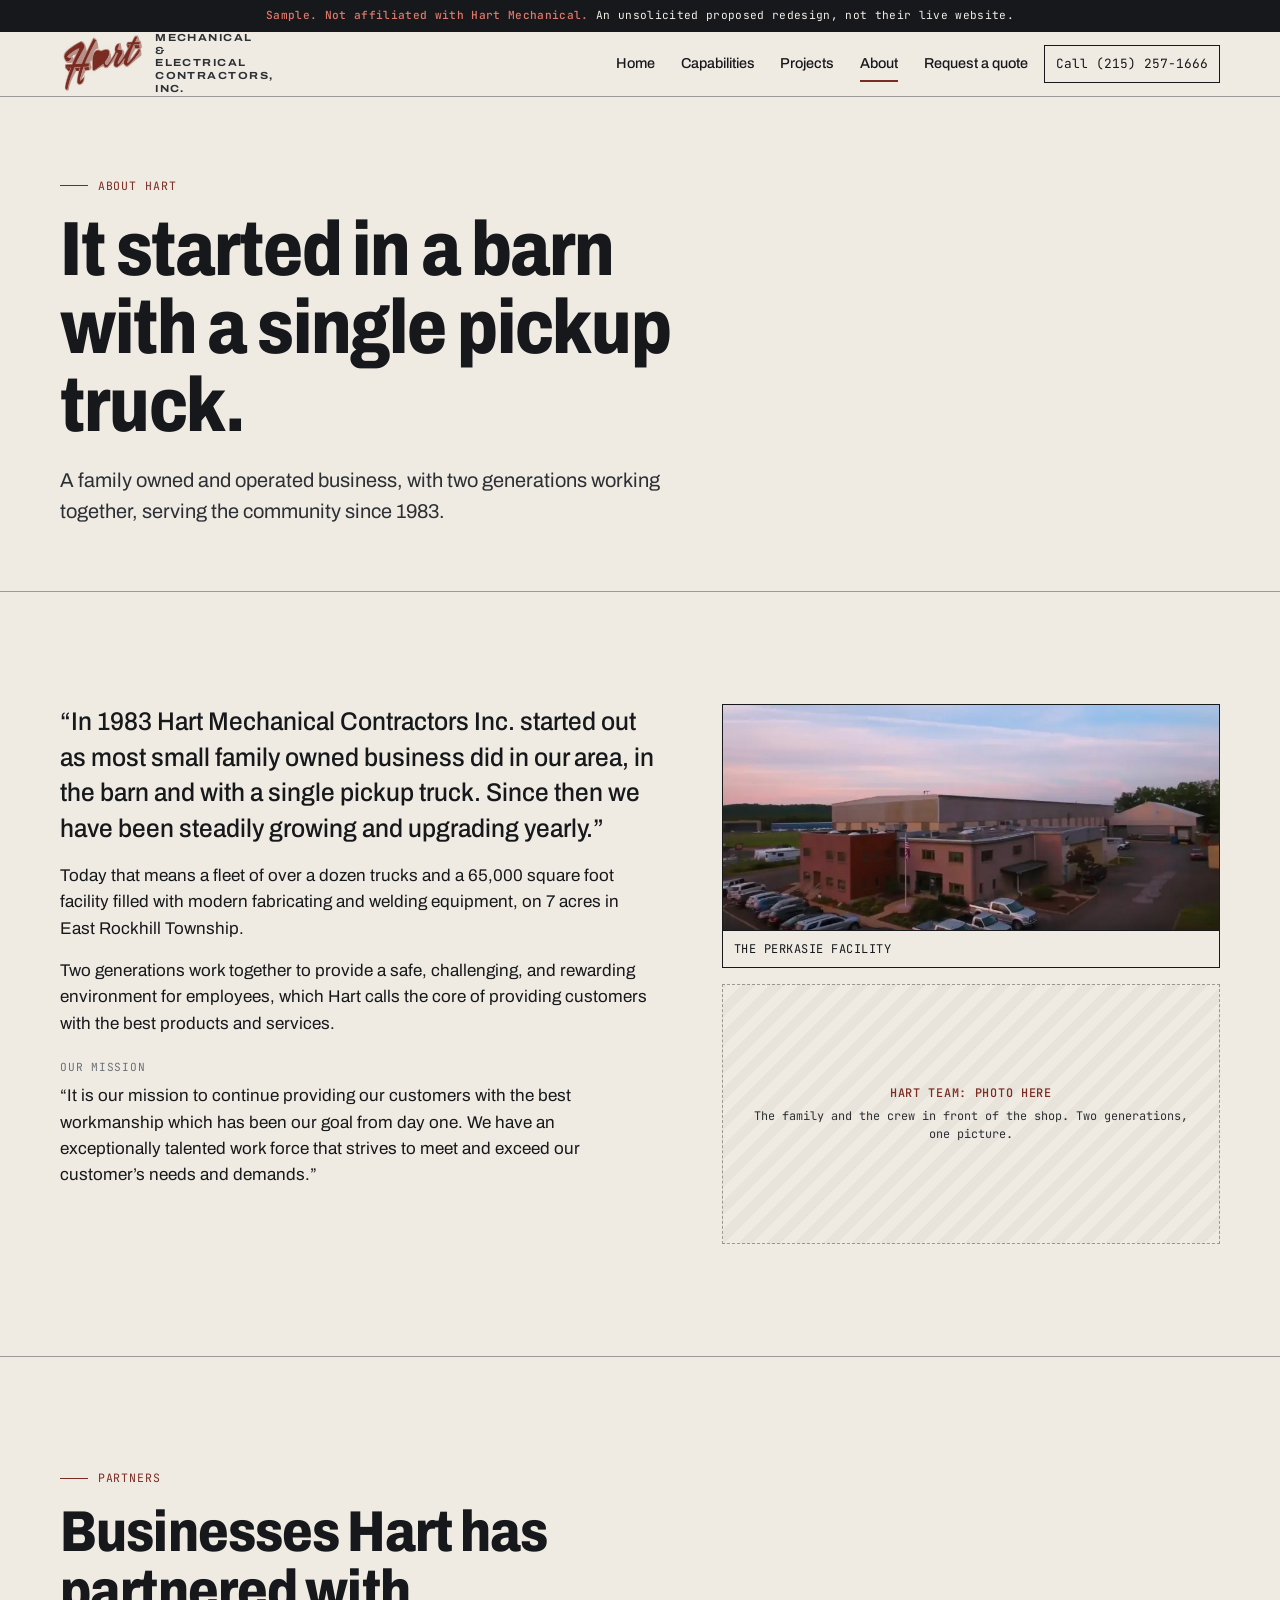
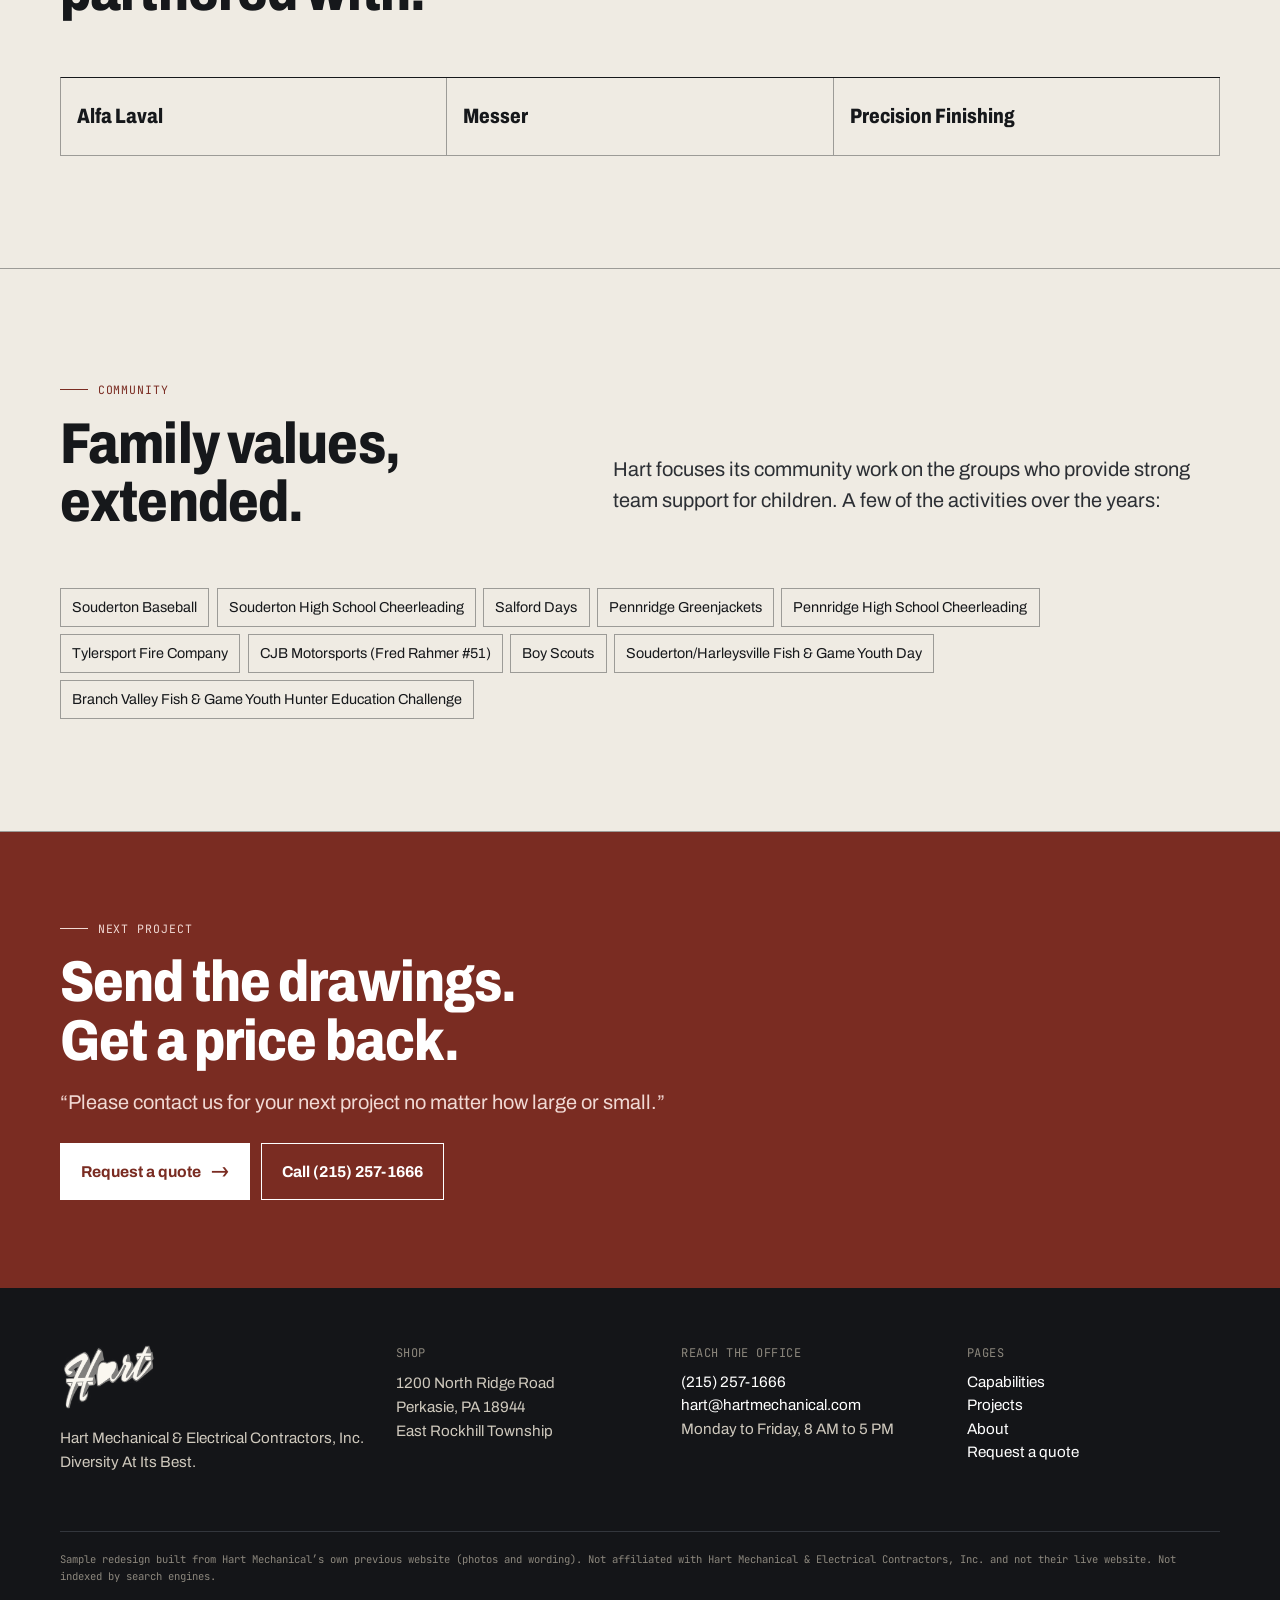
==== about.html @ 94b8ad62 "Hart Mechanical sample redesign (noindex) Co-Authored-By: Claude Opus 5.5 <noreply@anthropic.com>" ====
<!doctype html>
<html lang="en">
<head>
<meta charset="utf-8">
<meta name="viewport" content="width=device-width, initial-scale=1">
<meta name="robots" content="noindex, nofollow, noarchive">
<meta name="googlebot" content="noindex, nofollow, noarchive">
<title>About | Hart Mechanical (sample redesign)</title>
<meta name="description" content="Hart Mechanical and Electrical Contractors: family owned and operated in Perkasie, PA since 1983. Sample redesign.">
<meta name="theme-color" content="#16181b">
<link rel="icon" href="img/logo-hart-red.png">
<link rel="preconnect" href="https://fonts.googleapis.com">
<link rel="preconnect" href="https://fonts.gstatic.com" crossorigin>
<link rel="stylesheet" href="https://fonts.googleapis.com/css2?family=Archivo:wdth,wght@62..125,400..900&family=JetBrains+Mono:wght@400;500&display=swap">
<link rel="stylesheet" href="style.css">
<script src="site.js" defer></script>
</head>
<body>
<a class="skip" href="#main">Skip to content</a>
<div class="ribbon" role="note"><div class="wrap"><strong>Sample. Not affiliated with Hart Mechanical.</strong> An unsolicited proposed redesign, not their live website.</div></div>
<header class="site-head">
  <div class="wrap head-in">
    <a class="brand" href="index.html" aria-label="Hart Mechanical and Electrical Contractors, home">
      <img src="img/logo-hart-red.png" alt="Hart" width="324" height="227">
      <span>Mechanical &amp; Electrical Contractors, Inc.</span>
    </a>
    <nav class="nav" aria-label="Main"><a href="index.html">Home</a><a href="capabilities.html">Capabilities</a><a href="projects.html">Projects</a><a href="about.html" aria-current="page">About</a><a href="quote.html">Request a quote</a></nav>
    <a class="head-call" href="tel:+12152571666"><span class="long">Call </span>(215) 257-1666</a>
    <details class="menu">
      <summary aria-label="Open menu">Menu</summary>
      <nav class="menu-panel" aria-label="Mobile"><a href="index.html">Home</a><a href="capabilities.html">Capabilities</a><a href="projects.html">Projects</a><a href="about.html" aria-current="page">About</a><a href="quote.html">Request a quote</a></nav>
    </details>
  </div>
</header>
<main id="main">
<section class="phead"><div class="wrap">
  <p class="eyebrow">About Hart</p>
  <h1>It started in a barn with a single pickup truck.</h1>
  <p class="lede">A family owned and operated business, with two generations working together, serving the community since 1983.</p>
</div></section>
<section class="sec"><div class="wrap story">
  <div>
    <p class="big-p">&ldquo;In 1983 Hart Mechanical Contractors Inc. started out as most small family owned business did in our area, in the barn and with a single pickup truck. Since then we have been steadily growing and upgrading yearly.&rdquo;</p>
    <p>Today that means a fleet of over a dozen trucks and a 65,000 square foot facility filled with modern fabricating and welding equipment, on 7 acres in East Rockhill Township.</p>
    <p>Two generations work together to provide a safe, challenging, and rewarding environment for employees, which Hart calls the core of providing customers with the best products and services.</p>
    <p class="sub">Our mission</p>
    <p>&ldquo;It is our mission to continue providing our customers with the best workmanship which has been our goal from day one. We have an exceptionally talented work force that strives to meet and exceed our customer&rsquo;s needs and demands.&rdquo;</p>
  </div>
  <div style="display:grid;gap:1rem;align-content:start">
    <figure class="clip" style="margin:0;border:1px solid var(--ink)"><img src="img/facility-aerial-2.webp" alt="Aerial view of the Hart Mechanical building at 1200 North Ridge Road" width="827" height="376" loading="lazy"><figcaption class="mono" style="padding:.55rem .7rem;border-top:1px solid var(--ink)">The Perkasie facility</figcaption></figure>
    <div class="ph" style="min-height:260px"><div><strong>Hart team: photo here</strong>The family and the crew in front of the shop. Two generations, one picture.</div></div>
  </div>
</div></section>
<section class="sec"><div class="wrap">
  <div class="sec-head"><div><p class="eyebrow">Partners</p><h2>Businesses Hart has partnered with.</h2></div></div>
  <ul class="partners"><li>Alfa Laval</li><li>Messer</li><li>Precision Finishing</li></ul>
</div></section>
<section class="sec"><div class="wrap">
  <div class="sec-head"><div><p class="eyebrow">Community</p><h2>Family values, extended.</h2></div>
  <p class="lede">Hart focuses its community work on the groups who provide strong team support for children. A few of the activities over the years:</p></div>
  <ul class="community"><li>Souderton Baseball</li><li>Souderton High School Cheerleading</li><li>Salford Days</li><li>Pennridge Greenjackets</li><li>Pennridge High School Cheerleading</li><li>Tylersport Fire Company</li><li>CJB Motorsports (Fred Rahmer #51)</li><li>Boy Scouts</li><li>Souderton/Harleysville Fish &amp; Game Youth Day</li><li>Branch Valley Fish &amp; Game Youth Hunter Education Challenge</li></ul>
</div></section>
<section class="cta">
  <div class="wrap">
    <p class="eyebrow" style="color:#f1d9d4">Next project</p>
    <h2>Send the drawings. Get a price back.</h2>
    <p class="lede" style="margin-top:1rem">&ldquo;Please contact us for your next project no matter how large or small.&rdquo;</p>
    <div class="btns">
      <a class="btn btn-white" href="quote.html">Request a quote <span class="arr">-&gt;</span></a>
      <a class="btn" href="tel:+12152571666">Call (215) 257-1666</a>
    </div>
  </div>
</section>
</main>
<footer class="foot-site">
  <div class="wrap">
    <div class="foot-grid">
      <div>
        <img src="img/logo-hart-white.png" alt="Hart" width="324" height="227">
        <p style="margin-top:1rem">Hart Mechanical &amp; Electrical Contractors, Inc.<br>Diversity At Its Best.</p>
      </div>
      <div>
        <span class="mono">Shop</span>
        <address>1200 North Ridge Road<br>Perkasie, PA 18944<br>East Rockhill Township</address>
      </div>
      <div>
        <span class="mono">Reach the office</span>
        <a href="tel:+12152571666">(215) 257-1666</a><br>
        <a href="mailto:hart@hartmechanical.com">hart@hartmechanical.com</a><br>
        Monday to Friday, 8 AM to 5 PM
      </div>
      <div>
        <span class="mono">Pages</span>
        <a href="capabilities.html">Capabilities</a><br>
        <a href="projects.html">Projects</a><br>
        <a href="about.html">About</a><br>
        <a href="quote.html">Request a quote</a>
      </div>
    </div>
    <p class="legal">Sample redesign built from Hart Mechanical&rsquo;s own previous website (photos and wording). Not affiliated with Hart Mechanical &amp; Electrical Contractors, Inc. and not their live website. Not indexed by search engines.</p>
  </div>
</footer>
</body>
</html>
---- style.css ----
/* Hart Mechanical sample. Drafting-sheet system: paper, graphite ink, Hart maroon. */
:root{
  --paper:#efebe3; --paper-2:#e6e1d6; --ink:#16181b; --graphite:#2c2f34; --steel:#6b7078;
  --line:rgba(22,24,27,.16); --line-strong:rgba(22,24,27,.38);
  --hart:#7a2c22; --hart-ink:#5e1f17; --hart-lite:#e2786a;
  --dark:#141518; --dark-2:#1d1f23;
  --sans:"Archivo",system-ui,-apple-system,"Segoe UI",Roboto,sans-serif;
  --mono:"JetBrains Mono",ui-monospace,SFMono-Regular,Menlo,Consolas,monospace;
  --pad:clamp(1rem,4vw,2.5rem); --max:1240px;
  --ease:cubic-bezier(.2,.7,.1,1);
}
*,*::before,*::after{box-sizing:border-box}
html{-webkit-text-size-adjust:100%;scroll-behavior:smooth}
body{margin:0;background:var(--paper);color:var(--ink);font-family:var(--sans);font-size:1.0625rem;line-height:1.55;font-variation-settings:"wdth" 100}
img{max-width:100%;height:auto;display:block}
a{color:inherit}
a:focus-visible,button:focus-visible,input:focus-visible,select:focus-visible,textarea:focus-visible,summary:focus-visible{outline:2px solid var(--hart);outline-offset:3px}
.skip{position:absolute;left:-999px;top:0;background:var(--ink);color:#fff;padding:.6rem 1rem;z-index:100}
.skip:focus{left:.5rem;top:.5rem}
.wrap{max-width:var(--max);margin:0 auto;padding:0 var(--pad)}
.mono{font-family:var(--mono);font-size:.75rem;letter-spacing:.04em;text-transform:uppercase}
.sr{position:absolute;width:1px;height:1px;overflow:hidden;clip:rect(0 0 0 0);white-space:nowrap}

/* Ribbon */
.ribbon{background:var(--ink);color:#f3efe7;font-family:var(--mono);font-size:.7rem;letter-spacing:.03em;line-height:1.4;padding:.5rem 0;text-align:center}
.ribbon strong{color:var(--hart-lite);font-weight:500}

/* Header: a title-block strip */
.site-head{border-bottom:1px solid var(--line-strong);background:var(--paper);position:sticky;top:0;z-index:40}
.head-in{display:flex;align-items:center;gap:1rem;min-height:64px}
.brand{display:flex;align-items:center;gap:.7rem;text-decoration:none;margin-right:auto}
.brand img{width:68px;height:auto}
.brand span{font-size:.6rem;line-height:1.25;letter-spacing:.14em;text-transform:uppercase;font-weight:700;font-variation-settings:"wdth" 118;color:var(--graphite);max-width:15ch}
.nav{display:none}
.nav a{text-decoration:none;font-size:.9rem;font-weight:500;padding:.4rem 0;border-bottom:2px solid transparent}
.nav a:hover,.nav a[aria-current=page]{border-color:var(--hart)}
.head-call{font-family:var(--mono);font-size:.8rem;text-decoration:none;white-space:nowrap;border:1px solid var(--ink);padding:.5rem .7rem}
.head-call:hover{background:var(--ink);color:var(--paper)}
.menu{position:relative}
.menu summary{list-style:none;cursor:pointer;font-family:var(--mono);font-size:.75rem;text-transform:uppercase;border:1px solid var(--line-strong);padding:.5rem .7rem}
.menu summary::-webkit-details-marker{display:none}
.menu[open] summary{background:var(--ink);color:var(--paper)}
.menu-panel{position:absolute;right:0;top:calc(100% + 8px);background:var(--paper);border:1px solid var(--ink);min-width:220px;padding:.4rem 0;box-shadow:6px 6px 0 var(--ink)}
.menu-panel a{display:block;padding:.75rem 1rem;text-decoration:none;font-weight:500}
.menu-panel a:hover{background:var(--paper-2)}
@media (min-width:960px){
  .nav{display:flex;gap:1.6rem}
  .menu{display:none}
  .brand img{width:84px}
  .brand span{font-size:.64rem}
}
@media (max-width:420px){ .head-call .long{display:none} }
@media (max-width:560px){ .brand span{display:none} .brand img{width:60px} .head-in{gap:.6rem} .head-call{font-size:.74rem;padding:.5rem .55rem} }

/* Type */
h1,h2,h3{font-family:var(--sans);margin:0;line-height:1.02;letter-spacing:-.015em}
h1{font-size:clamp(2.3rem,8.4vw,5.6rem);font-weight:800;font-variation-settings:"wdth" 82}
h2{font-size:clamp(1.9rem,5.6vw,3.6rem);font-weight:800;font-variation-settings:"wdth" 84}
h3{font-size:1.25rem;font-weight:700;font-variation-settings:"wdth" 96;line-height:1.15}
.eyebrow{display:flex;align-items:center;gap:.6rem;font-family:var(--mono);font-size:.72rem;letter-spacing:.08em;text-transform:uppercase;color:var(--hart);margin-bottom:1rem}
.eyebrow::before{content:"";width:28px;height:1px;background:currentColor}
.lede{font-size:clamp(1.05rem,2.2vw,1.25rem);max-width:56ch;color:var(--graphite)}
p{margin:0 0 1rem}

/* Buttons */
.btns{display:flex;flex-wrap:wrap;gap:.7rem;margin-top:1.6rem}
.btn{display:inline-flex;align-items:center;gap:.6rem;text-decoration:none;font-weight:700;font-size:.98rem;padding:.95rem 1.25rem;border:1.5px solid var(--ink);background:transparent;color:var(--ink);cursor:pointer;font-family:var(--sans);transition:background .2s,color .2s}
.btn-hart{background:var(--hart);border-color:var(--hart);color:#fff}
.btn-hart:hover{background:var(--hart-ink);border-color:var(--hart-ink)}
.btn:not(.btn-hart):hover{background:var(--ink);color:var(--paper)}
.btn .arr{font-family:var(--mono)}

/* Hero */
.hero{border-bottom:1px solid var(--line-strong)}
.hero-grid{display:grid;grid-template-columns:1fr}
.hero-copy{padding:2.4rem var(--pad) 2rem}
.hero-copy h1{max-width:12ch}
.hero-copy .lede{margin-top:1.3rem}
.hero-fig{position:relative;margin:0;min-height:300px;background:var(--dark);overflow:hidden}
.hero-fig img{width:100%;height:100%;object-fit:cover;aspect-ratio:4/3}
.hero-fig figcaption{position:absolute;left:0;bottom:0;background:var(--paper);color:var(--ink);padding:.45rem .7rem;font-family:var(--mono);font-size:.68rem;text-transform:uppercase;letter-spacing:.05em;border-top:1px solid var(--ink);border-right:1px solid var(--ink)}
.reg{position:absolute;width:22px;height:22px;border-color:#fff;border-style:solid;opacity:.85}
.reg.tl{top:14px;left:14px;border-width:1px 0 0 1px}
.reg.tr{top:14px;right:14px;border-width:1px 1px 0 0}
.reg.br{bottom:14px;right:14px;border-width:0 1px 1px 0}
.dim{position:absolute;left:8%;right:8%;top:16%;display:flex;align-items:center;gap:.5rem;color:#fff;font-family:var(--mono);font-size:.66rem;letter-spacing:.06em;text-transform:uppercase;text-shadow:0 1px 2px rgba(0,0,0,.6)}
.dim::before,.dim::after{content:"";flex:1;height:1px;background:rgba(255,255,255,.8);transform-origin:center}
.dim span{white-space:nowrap}
@media (min-width:960px){
  .hero-grid{grid-template-columns:minmax(0,5fr) minmax(0,6fr);min-height:min(78vh,720px)}
  .hero-copy{padding:4.5rem var(--pad) 3rem max(var(--pad),calc((100vw - var(--max))/2 + var(--pad)));display:flex;flex-direction:column;justify-content:center;border-right:1px solid var(--line-strong)}
  .hero-fig img{aspect-ratio:auto;position:absolute;inset:0}
}

/* Title block (spec data) */
.tblock{display:grid;grid-template-columns:repeat(2,minmax(0,1fr));border-bottom:1px solid var(--line-strong)}
.tblock div{padding:1rem var(--pad);border-right:1px solid var(--line);border-bottom:1px solid var(--line)}
.tblock dt{font-family:var(--mono);font-size:.64rem;text-transform:uppercase;letter-spacing:.08em;color:var(--steel);margin-bottom:.3rem}
.tblock dd{margin:0;font-weight:700;font-size:.98rem;line-height:1.25;font-variation-settings:"wdth" 92}
.tblock dl{display:contents}
@media (min-width:960px){ .tblock{grid-template-columns:repeat(5,minmax(0,1fr))} .tblock div{border-bottom:0;padding:1.3rem 1.4rem} }

/* Sections */
.sec{padding:clamp(3.5rem,9vw,7rem) 0;border-bottom:1px solid var(--line-strong)}
.sec-head{display:grid;gap:1rem;margin-bottom:clamp(2rem,5vw,3.5rem)}
@media (min-width:960px){ .sec-head{grid-template-columns:5fr 6fr;align-items:end;gap:3rem} .sec-head .lede{justify-self:end} }

/* Process index */
.pindex{list-style:none;margin:0;padding:0;border-top:1px solid var(--ink)}
.pindex li{border-bottom:1px solid var(--line-strong)}
.pindex a{display:grid;grid-template-columns:2.6rem 1fr auto;gap:.8rem;align-items:baseline;padding:1.1rem 0;text-decoration:none;position:relative}
.pindex .n{font-family:var(--mono);font-size:.75rem;color:var(--hart)}
.pindex .t{font-size:clamp(1.25rem,3.6vw,2rem);font-weight:700;font-variation-settings:"wdth" 88;line-height:1.1}
.pindex .d{grid-column:2/3;font-size:.95rem;color:var(--steel);margin-top:.15rem}
.pindex .go{font-family:var(--mono);font-size:.9rem;transition:transform .3s var(--ease)}
.pindex a:hover .go{transform:translateX(6px)}
.pindex a:hover .t{color:var(--hart)}
.pwrap{display:grid;gap:2.5rem}
.ppeek{display:none}
@media (min-width:960px){
  .pwrap{grid-template-columns:7fr 5fr;gap:4rem}
  .pindex a{grid-template-columns:3.2rem 1fr 14rem auto}
  .pindex .d{grid-column:auto;margin:0}
  .ppeek{display:block;position:sticky;top:96px;align-self:start;margin:0;border:1px solid var(--ink);background:var(--dark)}
  .ppeek img{aspect-ratio:4/5;object-fit:cover;width:100%;transition:opacity .35s var(--ease)}
  .ppeek figcaption{font-family:var(--mono);font-size:.68rem;text-transform:uppercase;letter-spacing:.05em;padding:.6rem .8rem;background:var(--paper);border-top:1px solid var(--ink)}
}

/* Build sequence (the trade feature): a pipe run with stations */
.seq-sec{background:var(--dark);color:#ece7dc;border-bottom:0}
.seq-sec .eyebrow{color:var(--hart-lite)}
.seq-sec .lede{color:#b9b4aa}
.seq{position:relative}
.seq ol{list-style:none;margin:0;padding:0;counter-reset:st}
.seq::before{content:"";position:absolute;left:15px;top:8px;bottom:8px;width:6px;background:#33363c;border-radius:3px}
.seq .flow{position:absolute;left:15px;top:8px;width:6px;height:var(--fill,100%);max-height:calc(100% - 16px);background:linear-gradient(#e2786a,#7a2c22);border-radius:3px;transition:height .2s linear}
.seq li{position:relative;padding:0 0 2rem 3.4rem;counter-increment:st}
.seq li::before{content:counter(st,decimal-leading-zero);position:absolute;left:0;top:-2px;width:36px;height:36px;border-radius:50%;background:var(--dark);border:1.5px solid #6c6f75;display:grid;place-items:center;font-family:var(--mono);font-size:.7rem;color:#ece7dc;transition:border-color .4s,background .4s}
.seq li.on::before{border-color:var(--hart-lite);background:var(--hart)}
.seq h3{font-size:1.2rem;margin-bottom:.25rem;color:#fff}
.seq p{color:#aaa59b;font-size:.95rem;margin:0;max-width:44ch}
.seq-tags{display:flex;flex-wrap:wrap;gap:.5rem;margin-top:2.5rem}
.seq-tags span{font-family:var(--mono);font-size:.7rem;text-transform:uppercase;letter-spacing:.06em;border:1px solid #4a4d53;padding:.45rem .6rem;color:#d8d2c6}
.seq-grid{display:grid;gap:3rem}
.seq-photo{margin:0;border:1px solid #3a3d43}
.seq-photo img{width:100%;aspect-ratio:4/3;object-fit:cover}
.seq-photo figcaption{font-family:var(--mono);font-size:.66rem;text-transform:uppercase;letter-spacing:.05em;padding:.55rem .7rem;color:#aaa59b;border-top:1px solid #3a3d43}
@media (min-width:960px){
  .seq-grid{grid-template-columns:6fr 5fr;gap:5rem}
  .seq-photos{position:sticky;top:96px;align-self:start;display:grid;gap:1rem}
}

/* Certs */
.certs{display:grid;gap:0;border-top:1px solid var(--ink)}
.cert{display:grid;grid-template-columns:1fr;gap:.6rem;padding:1.6rem 0;border-bottom:1px solid var(--line-strong)}
.cert .code{font-size:clamp(2rem,7vw,3.4rem);font-weight:800;font-variation-settings:"wdth" 70;line-height:.95;color:var(--hart)}
.cert .what{font-weight:700;font-size:1.1rem}
.cert .src{font-family:var(--mono);font-size:.68rem;color:var(--steel);text-transform:uppercase;letter-spacing:.05em}
@media (min-width:760px){ .cert{grid-template-columns:16rem 1fr 14rem;align-items:baseline;gap:2rem} }

/* Gallery */
.gal{display:grid;grid-template-columns:repeat(2,minmax(0,1fr));gap:.5rem}
.gal figure{margin:0;position:relative;overflow:hidden;background:var(--dark)}
.gal img{width:100%;height:100%;object-fit:cover;aspect-ratio:1/1;transition:transform .8s var(--ease)}
.gal a{display:block;height:100%}
.gal figure:hover img{transform:scale(1.035)}
.gal figcaption{position:absolute;left:0;bottom:0;right:0;padding:.5rem .6rem;font-family:var(--mono);font-size:.62rem;letter-spacing:.04em;text-transform:uppercase;color:#fff;background:linear-gradient(transparent,rgba(0,0,0,.72))}
.gal .wide{grid-column:span 2}
.gal .wide img{aspect-ratio:2/1}
@media (min-width:760px){
  .gal{grid-template-columns:repeat(4,minmax(0,1fr));gap:.75rem}
  .gal .tall{grid-row:span 2}
  .gal .tall img{aspect-ratio:auto}
  .gal figcaption{font-size:.66rem;padding:.7rem .8rem}
}

/* Filters (projects page) */
.filters{display:flex;flex-wrap:wrap;gap:.4rem;margin-bottom:1.5rem}
.filters button{font-family:var(--mono);font-size:.72rem;text-transform:uppercase;letter-spacing:.05em;padding:.6rem .8rem;border:1px solid var(--ink);background:transparent;color:var(--ink);cursor:pointer}
.filters button[aria-pressed=true]{background:var(--ink);color:var(--paper)}
.gal figure[hidden]{display:none}

/* Placeholder boxes */
.ph{display:grid;place-items:center;text-align:center;min-height:220px;padding:1.5rem;border:1.5px dashed var(--line-strong);background:repeating-linear-gradient(-45deg,transparent 0 10px,rgba(22,24,27,.035) 10px 20px);font-family:var(--mono);font-size:.74rem;color:var(--graphite);line-height:1.5}
.ph strong{display:block;color:var(--hart);font-weight:500;margin-bottom:.3rem;text-transform:uppercase;letter-spacing:.06em}

/* Facility */
.fac{display:grid;gap:2rem}
.fac figure{margin:0;border:1px solid var(--ink)}
.fac img{width:100%}
.fac figcaption{font-family:var(--mono);font-size:.66rem;text-transform:uppercase;letter-spacing:.05em;padding:.55rem .7rem;border-top:1px solid var(--ink)}
.quote-own{font-size:clamp(1.3rem,3.2vw,1.9rem);line-height:1.3;font-weight:500;font-variation-settings:"wdth" 92;margin:0 0 1.2rem;max-width:30ch}
.quote-own::before{content:"\201C";color:var(--hart)}
.quote-own::after{content:"\201D";color:var(--hart)}
.attr{font-family:var(--mono);font-size:.7rem;text-transform:uppercase;color:var(--steel);letter-spacing:.05em}
.facts{list-style:none;margin:1.5rem 0 0;padding:0;border-top:1px solid var(--line-strong)}
.facts li{display:flex;justify-content:space-between;gap:1rem;padding:.75rem 0;border-bottom:1px solid var(--line)}
.facts li span:first-child{font-family:var(--mono);font-size:.72rem;text-transform:uppercase;color:var(--steel);letter-spacing:.05em}
.facts li span:last-child{font-weight:700;text-align:right}
@media (min-width:960px){ .fac{grid-template-columns:7fr 5fr;gap:4rem;align-items:center} }

/* CTA band */
.cta{background:var(--hart);color:#fff;padding:clamp(3rem,8vw,5.5rem) 0}
.cta h2{max-width:16ch}
.cta .lede{color:#f1d9d4}
.cta .btn{border-color:#fff;color:#fff}
.cta .btn:hover{background:#fff;color:var(--hart)}
.cta .btn-white{background:#fff;color:var(--hart)}
.cta .btn-white:hover{background:var(--ink);border-color:var(--ink);color:#fff}

/* Capabilities page */
.cap{display:grid;gap:1.6rem;padding:clamp(2.5rem,6vw,4.5rem) 0;border-bottom:1px solid var(--line-strong);scroll-margin-top:80px}
.cap-n{font-family:var(--mono);font-size:.78rem;color:var(--hart)}
.cap h2{font-size:clamp(1.8rem,5vw,3rem)}
.cap ul.spec{list-style:none;margin:0;padding:0;columns:1;column-gap:2rem}
.cap ul.spec li{break-inside:avoid;padding:.55rem 0;border-bottom:1px solid var(--line);font-size:.98rem}
.cap ul.spec li::before{content:"+ ";font-family:var(--mono);color:var(--hart)}
.cap figure{margin:0;border:1px solid var(--ink);background:var(--dark)}
.cap figure img{width:100%;aspect-ratio:4/3;object-fit:cover}
.cap figcaption{font-family:var(--mono);font-size:.64rem;text-transform:uppercase;letter-spacing:.05em;padding:.5rem .7rem;background:var(--paper);border-top:1px solid var(--ink)}
.cap .ph{aspect-ratio:4/3;min-height:0}
.sub{font-family:var(--mono);font-size:.7rem;text-transform:uppercase;letter-spacing:.07em;color:var(--steel);margin:1.4rem 0 .4rem}
.jump{display:flex;flex-wrap:wrap;gap:.4rem;margin-top:1.6rem}
.jump a{font-family:var(--mono);font-size:.7rem;text-transform:uppercase;letter-spacing:.04em;padding:.5rem .65rem;border:1px solid var(--line-strong);text-decoration:none}
.jump a:hover{border-color:var(--ink);background:var(--ink);color:var(--paper)}
@media (min-width:760px){ .cap ul.spec{columns:2} }
@media (min-width:960px){ .cap{grid-template-columns:3rem 6fr 5fr;gap:2.5rem;align-items:start} }

/* Page head (inner pages) */
.phead{padding:clamp(2.5rem,7vw,5rem) 0 clamp(2rem,5vw,3rem);border-bottom:1px solid var(--line-strong)}
.phead h1{font-size:clamp(2.2rem,7.5vw,4.8rem);max-width:16ch}
.phead .lede{margin-top:1.2rem}

/* About */
.story{display:grid;gap:2.5rem}
.story p{max-width:62ch}
.big-p{font-size:clamp(1.2rem,2.8vw,1.6rem);line-height:1.4;font-weight:500;font-variation-settings:"wdth" 94}
.community{list-style:none;margin:0;padding:0;display:flex;flex-wrap:wrap;gap:.45rem}
.community li{font-size:.9rem;padding:.45rem .7rem;border:1px solid var(--line-strong)}
.partners{display:flex;flex-wrap:wrap;gap:0;border-top:1px solid var(--ink);border-left:1px solid var(--line-strong)}
.partners li{list-style:none;flex:1 1 180px;padding:1.4rem 1rem;border-right:1px solid var(--line-strong);border-bottom:1px solid var(--line-strong);font-weight:800;font-size:1.3rem;font-variation-settings:"wdth" 80}
.partners{padding:0;margin:0}
@media (min-width:960px){ .story{grid-template-columns:6fr 5fr;gap:4rem} }

/* Quote form */
.rfq{display:grid;gap:2.5rem;padding-top:clamp(2.5rem,6vw,4rem);padding-bottom:clamp(3.5rem,8vw,6rem)}
.form{display:grid;gap:1.6rem}
fieldset{border:0;border-top:1px solid var(--ink);margin:0;padding:1.2rem 0 0;min-width:0}
legend{font-family:var(--mono);font-size:.72rem;text-transform:uppercase;letter-spacing:.07em;color:var(--hart);padding:0 .6rem 0 0}
.row{display:grid;gap:1rem}
@media (min-width:640px){ .row.two{grid-template-columns:1fr 1fr} }
label,.lbl{display:block;font-weight:600;font-size:.92rem;margin-bottom:.35rem}
.opt{font-weight:400;color:var(--steel);font-size:.82rem}
input[type=text],input[type=email],input[type=tel],input[type=date],select,textarea{width:100%;font:inherit;font-size:1rem;color:var(--ink);background:#f8f6f1;border:1px solid var(--line-strong);border-radius:0;padding:.8rem .85rem;min-height:48px}
textarea{min-height:140px;resize:vertical}
input:focus,select:focus,textarea:focus{border-color:var(--ink)}
.chips{display:flex;flex-wrap:wrap;gap:.45rem}
.chip{position:relative}
.chip input{position:absolute;opacity:0;inset:0;width:100%;height:100%;margin:0;cursor:pointer}
.chip span{display:inline-block;padding:.65rem .8rem;border:1px solid var(--line-strong);font-size:.9rem;background:#f8f6f1;transition:background .15s,color .15s,border-color .15s}
.chip input:checked+span{background:var(--ink);color:var(--paper);border-color:var(--ink)}
.chip input:focus-visible+span{outline:2px solid var(--hart);outline-offset:2px}
.drop{border:1.5px dashed var(--line-strong);padding:1.3rem;background:#f8f6f1;display:grid;gap:.4rem}
.drop input{font:inherit;font-size:.9rem;max-width:100%}
.hint{font-size:.82rem;color:var(--steel);margin:.35rem 0 0}
.sheet{border:1.5px solid var(--ink);background:#f8f6f1;align-self:start;font-family:var(--mono);font-size:.74rem}
.sheet-h{display:flex;justify-content:space-between;align-items:center;padding:.7rem .9rem;border-bottom:1.5px solid var(--ink);background:var(--ink);color:var(--paper);text-transform:uppercase;letter-spacing:.06em}
.sheet dl{margin:0;display:grid;grid-template-columns:7.5rem 1fr}
.sheet dt,.sheet dd{margin:0;padding:.6rem .9rem;border-bottom:1px solid var(--line)}
.sheet dt{color:var(--steel);text-transform:uppercase;letter-spacing:.05em;border-right:1px solid var(--line)}
.sheet dd{color:var(--ink);word-break:break-word}
.sheet dd.empty{color:#a7a29a}
.sheet .foot{display:flex;align-items:center;gap:.8rem;padding:.8rem .9rem}
.sheet .foot img{width:56px}
.sheet .foot span{font-size:.64rem;color:var(--steel);line-height:1.4;text-transform:uppercase}
.sent{display:none;border:1.5px solid var(--hart);padding:1.2rem;background:#f8f6f1}
.sent.show{display:block}
@media (min-width:960px){ .rfq{grid-template-columns:7fr 4fr;gap:4rem} .sheet{position:sticky;top:96px} }

/* Footer */
.foot-site{background:var(--dark);color:#cfc9bd;padding:3.5rem 0 2rem;font-size:.95rem}
.foot-grid{display:grid;gap:2rem}
.foot-site img{width:96px}
.foot-site a{color:#fff;text-decoration:none}
.foot-site a:hover{text-decoration:underline}
.foot-site .mono{color:#8c877d;display:block;margin-bottom:.5rem}
.foot-site address{font-style:normal;line-height:1.6}
.legal{margin-top:2.5rem;padding-top:1.2rem;border-top:1px solid #33363c;font-family:var(--mono);font-size:.66rem;color:#8c877d;line-height:1.6}
@media (min-width:760px){ .foot-grid{grid-template-columns:1.2fr 1fr 1fr 1fr} }

/* Motion: only when JS marks the page, and never for reduced-motion users */
.js .rv{opacity:0;transform:translateY(18px);transition:opacity .8s var(--ease),transform .8s var(--ease)}
.js .rv.in{opacity:1;transform:none}
.js .dim::before,.js .dim::after{transform:scaleX(0);transition:transform 1.1s var(--ease) .3s}
.js .loaded .dim::before,.js .loaded .dim::after{transform:scaleX(1)}
.js .clip{clip-path:inset(0 0 100% 0);transition:clip-path 1.1s var(--ease)}
.js .clip.in{clip-path:inset(0 0 0 0)}
@media (prefers-reduced-motion:reduce){
  html{scroll-behavior:auto}
  .js .rv,.js .clip{opacity:1;transform:none;clip-path:none;transition:none}
  .js .dim::before,.js .dim::after{transform:none;transition:none}
  .gal img,.pindex .go,.seq .flow{transition:none}
}
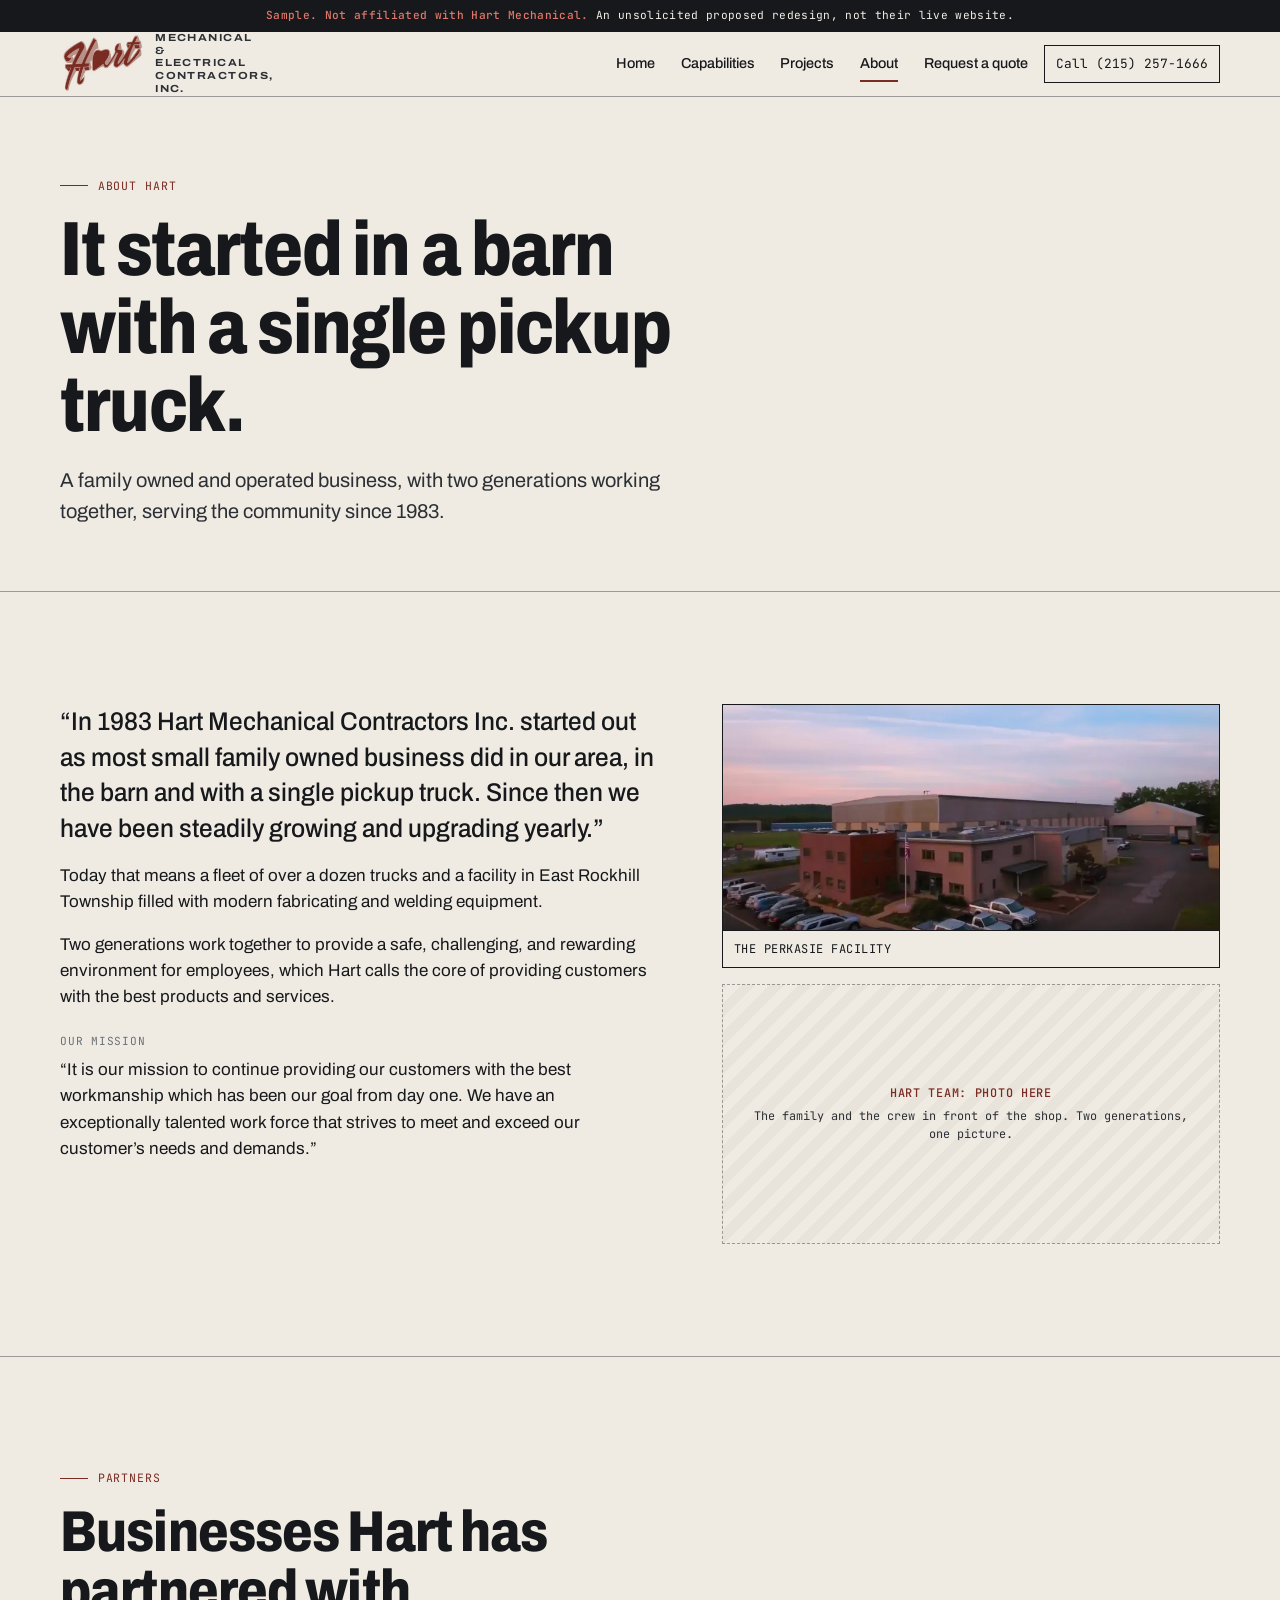
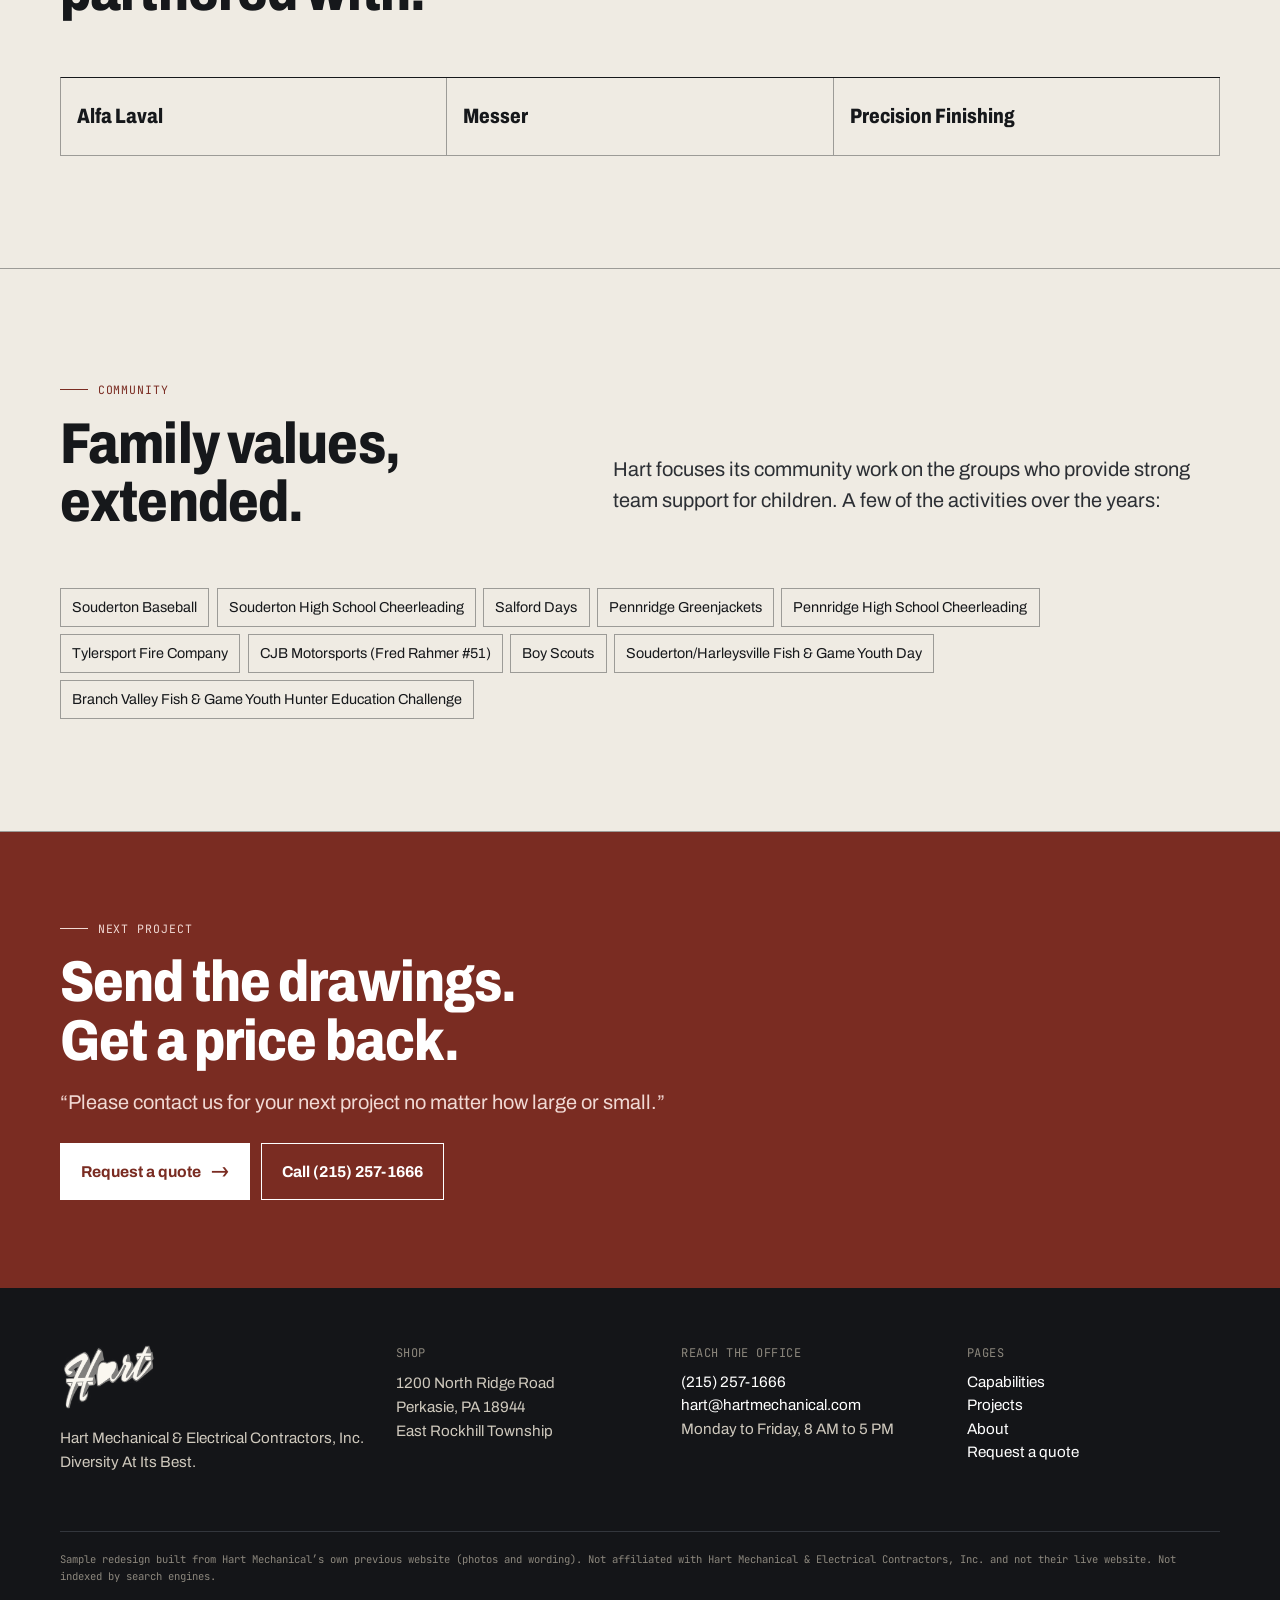
==== commit 4bed04c9: "Remove facility-size claims (sources disagree) Co-Authored-By: Claude Opus 5.5 <noreply@anthropic.co" ====
--- a/about.html
+++ b/about.html
@@ -41,7 +41,7 @@
 <section class="sec"><div class="wrap story">
   <div>
     <p class="big-p">&ldquo;In 1983 Hart Mechanical Contractors Inc. started out as most small family owned business did in our area, in the barn and with a single pickup truck. Since then we have been steadily growing and upgrading yearly.&rdquo;</p>
-    <p>Today that means a fleet of over a dozen trucks and a 65,000 square foot facility filled with modern fabricating and welding equipment, on 7 acres in East Rockhill Township.</p>
+    <p>Today that means a fleet of over a dozen trucks and a facility in East Rockhill Township filled with modern fabricating and welding equipment.</p>
     <p>Two generations work together to provide a safe, challenging, and rewarding environment for employees, which Hart calls the core of providing customers with the best products and services.</p>
     <p class="sub">Our mission</p>
     <p>&ldquo;It is our mission to continue providing our customers with the best workmanship which has been our goal from day one. We have an exceptionally talented work force that strives to meet and exceed our customer&rsquo;s needs and demands.&rdquo;</p>
